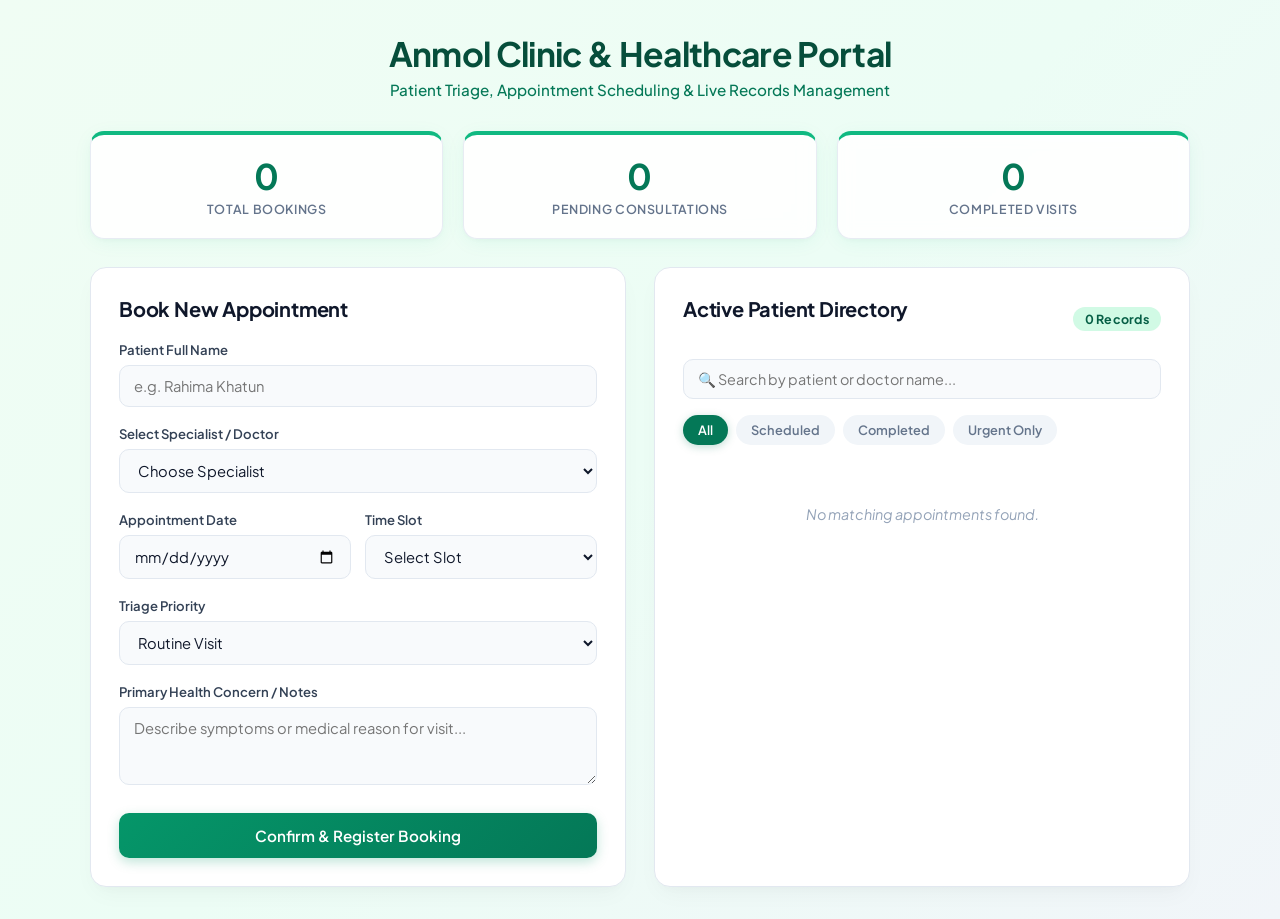
==== index.html @ f2de41a5 "Move website files to root directory" ====
<!DOCTYPE html>
<html lang="en">
<head>
  <meta charset="UTF-8">
  <meta name="viewport" content="width=device-width, initial-scale=1.0">
  <title>Anmol Clinic - Advanced Healthcare Portal</title>
  <link rel="stylesheet" href="style.css">
</head>
<body>

  <header class="app-header">
    <h1> Anmol Clinic & Healthcare Portal</h1>
    <p>Patient Triage, Appointment Scheduling & Live Records Management</p>
  </header>

  <!-- Analytics Summary Row -->
  <section class="analytics-row">
    <div class="stat-card">
      <span class="stat-num" id="stat-total">0</span>
      <span class="stat-label">Total Bookings</span>
    </div>
    <div class="stat-card">
      <span class="stat-num" id="stat-pending">0</span>
      <span class="stat-label">Pending Consultations</span>
    </div>
    <div class="stat-card">
      <span class="stat-num" id="stat-completed">0</span>
      <span class="stat-label">Completed Visits</span>
    </div>
  </section>

  <main class="portal-container">
    
    <!-- Booking Form Card -->
    <section class="card form-section">
      <h2>Book New Appointment</h2>
      <form id="appointment-form">
        
        <div class="form-group">
          <label for="patient-name">Patient Full Name</label>
          <input type="text" id="patient-name" placeholder="e.g. Rahima Khatun" required>
        </div>

        <div class="form-group">
          <label for="doctor">Select Specialist / Doctor</label>
          <select id="doctor" required>
            <option value="" disabled selected>Choose Specialist</option>
            <option value="Dr. A. Rahman (General Ayurvedic)">Dr. A. Rahman (General Ayurvedic)</option>
            <option value="Dr. S. Khan (Homeopathy)">Dr. S. Khan (Homeopathy)</option>
            <option value="Dr. M. Ali (Consultant Physician)">Dr. M. Ali (Consultant Physician)</option>
          </select>
        </div>

        <div class="form-row">
          <div class="form-group">
            <label for="app-date">Appointment Date</label>
            <input type="date" id="app-date" required>
          </div>

          <div class="form-group">
            <label for="app-time">Time Slot</label>
            <select id="app-time" required>
              <option value="" disabled selected>Select Slot</option>
              <option value="09:00 AM">09:00 AM</option>
              <option value="11:30 AM">11:30 AM</option>
              <option value="04:00 PM">04:00 PM</option>
              <option value="06:30 PM">06:30 PM</option>
            </select>
          </div>
        </div>

        <div class="form-group">
          <label for="triage-level">Triage Priority</label>
          <select id="triage-level" required>
            <option value="Routine" selected>Routine Visit</option>
            <option value="Follow-up">Follow-Up Consultation</option>
            <option value="Urgent"> Urgent Attention</option>
          </select>
        </div>

        <div class="form-group">
          <label for="symptoms">Primary Health Concern / Notes</label>
          <textarea id="symptoms" rows="3" placeholder="Describe symptoms or medical reason for visit..." required></textarea>
        </div>

        <button type="submit" class="btn-submit">Confirm & Register Booking</button>
      </form>
    </section>

    <!-- Schedule List & Controls -->
    <section class="card schedule-section">
      <div class="schedule-header">
        <h2>Active Patient Directory</h2>
        <span id="appointment-badge" class="badge">0 Records</span>
      </div>

      <!-- Live Search Box -->
      <div class="search-box">
        <input type="text" id="search-input" placeholder="🔍 Search by patient or doctor name...">
      </div>

      <!-- Filter Tabs -->
      <div class="filter-controls">
        <button class="filter-btn active" data-filter="all">All</button>
        <button class="filter-btn" data-filter="Scheduled">Scheduled</button>
        <button class="filter-btn" data-filter="Completed">Completed</button>
        <button class="filter-btn" data-filter="Urgent">Urgent Only</button>
      </div>

      <div id="appointment-list" class="appointment-list">
        <p class="empty-state">No medical appointments booked yet.</p>
      </div>
    </section>

  </main>

  <script src="app.js"></script>
</body>
</html>
---- style.css ----
/* Google Font Import */
@import url('https://fonts.googleapis.com/css2?family=Plus+Jakarta+Sans:wght@400;500;600;700&display=swap');

/* Global Resets & Typography */
* {
  box-sizing: border-box;
  margin: 0;
  padding: 0;
  font-family: 'Plus Jakarta Sans', -apple-system, BlinkMacSystemFont, 'Segoe UI', Roboto, sans-serif;
}

body {
  background: linear-gradient(135deg, #f0fdf4 0%, #ecfdf5 50%, #f1f5f9 100%);
  color: #0f172a;
  min-height: 100vh;
  padding: 32px 20px;
}

/* Header Section */
.app-header {
  text-align: center;
  margin-bottom: 32px;
}

.app-header h1 {
  color: #064e3b;
  font-size: 2.1rem;
  font-weight: 700;
  letter-spacing: -0.02em;
  margin-bottom: 6px;
}

.app-header p {
  color: #047857;
  font-size: 0.95rem;
  font-weight: 500;
}

/* Analytics Stats Bar */
.analytics-row {
  display: grid;
  grid-template-columns: repeat(3, 1fr);
  gap: 20px;
  max-width: 1100px;
  margin: 0 auto 28px auto;
}

.stat-card {
  background: rgba(255, 255, 255, 0.9);
  backdrop-filter: blur(8px);
  padding: 20px;
  border-radius: 14px;
  text-align: center;
  box-shadow: 0 4px 20px -2px rgba(16, 185, 129, 0.08), 0 2px 6px -1px rgba(0, 0, 0, 0.04);
  border: 1px solid rgba(226, 232, 240, 0.8);
  border-top: 4px solid #10b981;
  transition: transform 0.2s ease, box-shadow 0.2s ease;
}

.stat-card:hover {
  transform: translateY(-2px);
  box-shadow: 0 8px 24px -4px rgba(16, 185, 129, 0.12);
}

.stat-num {
  display: block;
  font-size: 2.2rem;
  font-weight: 700;
  color: #047857;
  line-height: 1.2;
}

.stat-label {
  font-size: 0.78rem;
  color: #64748b;
  font-weight: 600;
  text-transform: uppercase;
  letter-spacing: 0.05em;
  margin-top: 4px;
}

/* Main Dashboard Grid */
.portal-container {
  display: grid;
  grid-template-columns: 1fr 1fr;
  gap: 28px;
  max-width: 1100px;
  margin: 0 auto;
}

@media (max-width: 820px) {
  .analytics-row,
  .portal-container {
    grid-template-columns: 1fr;
  }
}

/* Card Styling */
.card {
  background: #ffffff;
  padding: 28px;
  border-radius: 16px;
  box-shadow: 0 10px 25px -5px rgba(0, 0, 0, 0.04), 0 8px 10px -6px rgba(0, 0, 0, 0.02);
  border: 1px solid #e2e8f0;
}

.card h2 {
  font-size: 1.25rem;
  font-weight: 700;
  color: #0f172a;
  margin-bottom: 20px;
  letter-spacing: -0.01em;
}

/* Form Controls */
.form-group {
  margin-bottom: 18px;
}

.form-row {
  display: grid;
  grid-template-columns: 1fr 1fr;
  gap: 14px;
}

.form-group label {
  display: block;
  font-size: 0.82rem;
  font-weight: 600;
  color: #334155;
  margin-bottom: 7px;
}

.form-group input,
.form-group select,
.form-group textarea {
  width: 100%;
  padding: 11px 14px;
  background-color: #f8fafc;
  border: 1.5px solid #e2e8f0;
  border-radius: 10px;
  font-size: 0.92rem;
  color: #0f172a;
  outline: none;
  transition: all 0.2s ease;
}

.form-group input:focus,
.form-group select:focus,
.form-group textarea:focus {
  background-color: #ffffff;
  border-color: #10b981;
  box-shadow: 0 0 0 4px rgba(16, 185, 129, 0.12);
}

.btn-submit {
  width: 100%;
  padding: 13px;
  background: linear-gradient(135deg, #059669 0%, #047857 100%);
  color: #ffffff;
  border: none;
  border-radius: 10px;
  font-size: 0.95rem;
  font-weight: 600;
  cursor: pointer;
  box-shadow: 0 4px 12px rgba(5, 150, 105, 0.25);
  transition: all 0.2s ease;
  margin-top: 6px;
}

.btn-submit:hover {
  transform: translateY(-1px);
  box-shadow: 0 6px 16px rgba(5, 150, 105, 0.35);
}

.btn-submit:active {
  transform: translateY(0);
}

/* Search Box */
.search-box {
  margin-bottom: 16px;
}

.search-box input {
  width: 100%;
  padding: 10px 14px;
  background-color: #f8fafc;
  border: 1.5px solid #e2e8f0;
  border-radius: 10px;
  font-size: 0.9rem;
  outline: none;
  transition: all 0.2s ease;
}

.search-box input:focus {
  background-color: #ffffff;
  border-color: #10b981;
  box-shadow: 0 0 0 4px rgba(16, 185, 129, 0.12);
}

/* Directory Header & Filter Controls */
.schedule-header {
  display: flex;
  justify-content: space-between;
  align-items: center;
  margin-bottom: 18px;
}

.badge {
  background-color: #d1fae5;
  color: #065f46;
  padding: 4px 12px;
  border-radius: 20px;
  font-size: 0.78rem;
  font-weight: 700;
  letter-spacing: 0.02em;
}

.filter-controls {
  display: flex;
  gap: 8px;
  margin-bottom: 20px;
  flex-wrap: wrap;
}

.filter-btn {
  background-color: #f1f5f9;
  border: 1px solid transparent;
  color: #64748b;
  padding: 6px 14px;
  border-radius: 20px;
  font-size: 0.8rem;
  font-weight: 600;
  cursor: pointer;
  transition: all 0.2s ease;
}

.filter-btn:hover {
  background-color: #e2e8f0;
  color: #0f172a;
}

.filter-btn.active {
  background-color: #047857;
  color: #ffffff;
  box-shadow: 0 2px 8px rgba(4, 120, 87, 0.25);
}

.empty-state {
  text-align: center;
  color: #94a3b8;
  padding: 40px 0;
  font-size: 0.9rem;
  font-style: italic;
}

/* Appointment Cards */
.appointment-card {
  background-color: #ffffff;
  border: 1px solid #e2e8f0;
  border-left: 5px solid #10b981;
  padding: 16px 18px;
  border-radius: 12px;
  margin-bottom: 14px;
  box-shadow: 0 2px 6px rgba(0, 0, 0, 0.02);
  transition: all 0.2s ease;
}

.appointment-card:hover {
  transform: translateY(-2px);
  box-shadow: 0 6px 16px rgba(0, 0, 0, 0.05);
}

.appointment-card.triage-urgent {
  border-left-color: #ef4444;
  background-color: #fff5f5;
}

.appointment-card.triage-follow-up {
  border-left-color: #f59e0b;
}

.appointment-card.completed {
  border-left-color: #94a3b8;
  background-color: #f8fafc;
  opacity: 0.8;
}

.card-top {
  display: flex;
  justify-content: space-between;
  align-items: center;
  margin-bottom: 8px;
}

.patient-name {
  font-weight: 700;
  font-size: 0.98rem;
  color: #0f172a;
}

.triage-tag {
  font-size: 0.72rem;
  font-weight: 700;
  padding: 3px 10px;
  border-radius: 12px;
  text-transform: uppercase;
  letter-spacing: 0.03em;
}

.triage-tag.urgent {
  background-color: #fee2e2;
  color: #991b1b;
}

.triage-tag.follow-up {
  background-color: #fef3c7;
  color: #92400e;
}

.triage-tag.routine {
  background-color: #e0e7ff;
  color: #3730a3;
}

.doctor-info {
  font-size: 0.86rem;
  color: #047857;
  font-weight: 600;
  margin-bottom: 4px;
}

.datetime-info {
  font-size: 0.8rem;
  color: #64748b;
  margin-bottom: 10px;
}

.symptoms-text {
  font-size: 0.88rem;
  color: #334155;
  background-color: #f8fafc;
  padding: 10px 12px;
  border-radius: 8px;
  border: 1px solid #edf2f7;
  margin-bottom: 12px;
  line-height: 1.4;
}

.action-row {
  display: flex;
  gap: 8px;
  justify-content: flex-end;
}

.btn-status {
  background-color: #2563eb;
  color: #ffffff;
  border: none;
  padding: 6px 14px;
  border-radius: 8px;
  font-size: 0.78rem;
  font-weight: 600;
  cursor: pointer;
  transition: background-color 0.2s ease;
}

.btn-status:hover {
  background-color: #1d4ed8;
}

.btn-cancel {
  background-color: #ef4444;
  color: #ffffff;
  border: none;
  padding: 6px 14px;
  border-radius: 8px;
  font-size: 0.78rem;
  font-weight: 600;
  cursor: pointer;
  transition: background-color 0.2s ease;
}

.btn-cancel:hover {
  background-color: #dc2626;
}
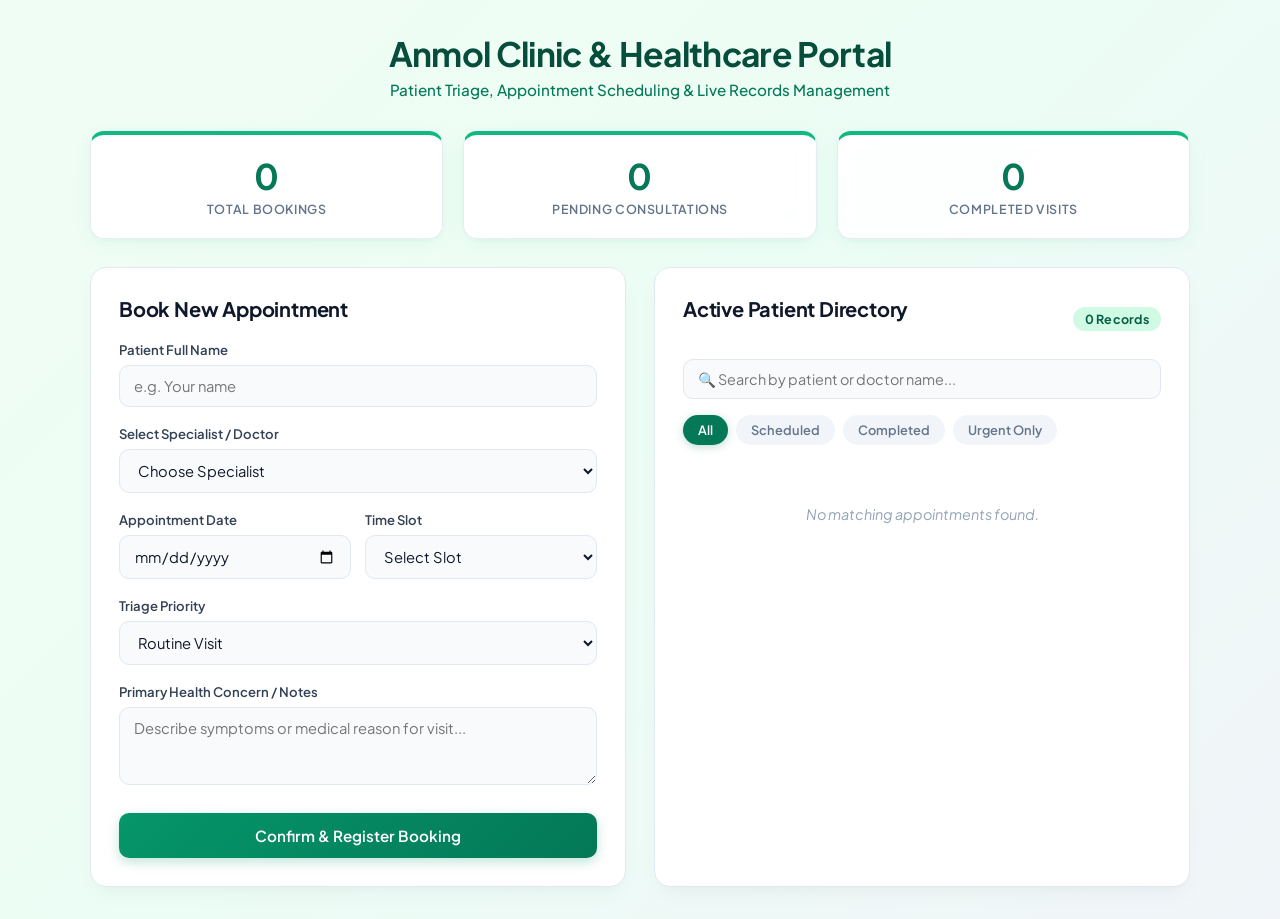
==== commit cd86b115: "Update placeholder text and add email notifications" ====
--- a/index.html
+++ b/index.html
@@ -38,7 +38,7 @@
         
         <div class="form-group">
           <label for="patient-name">Patient Full Name</label>
-          <input type="text" id="patient-name" placeholder="e.g. Rahima Khatun" required>
+          <input type="text" id="patient-name" placeholder="e.g. Your name" required>
         </div>
 
         <div class="form-group">
